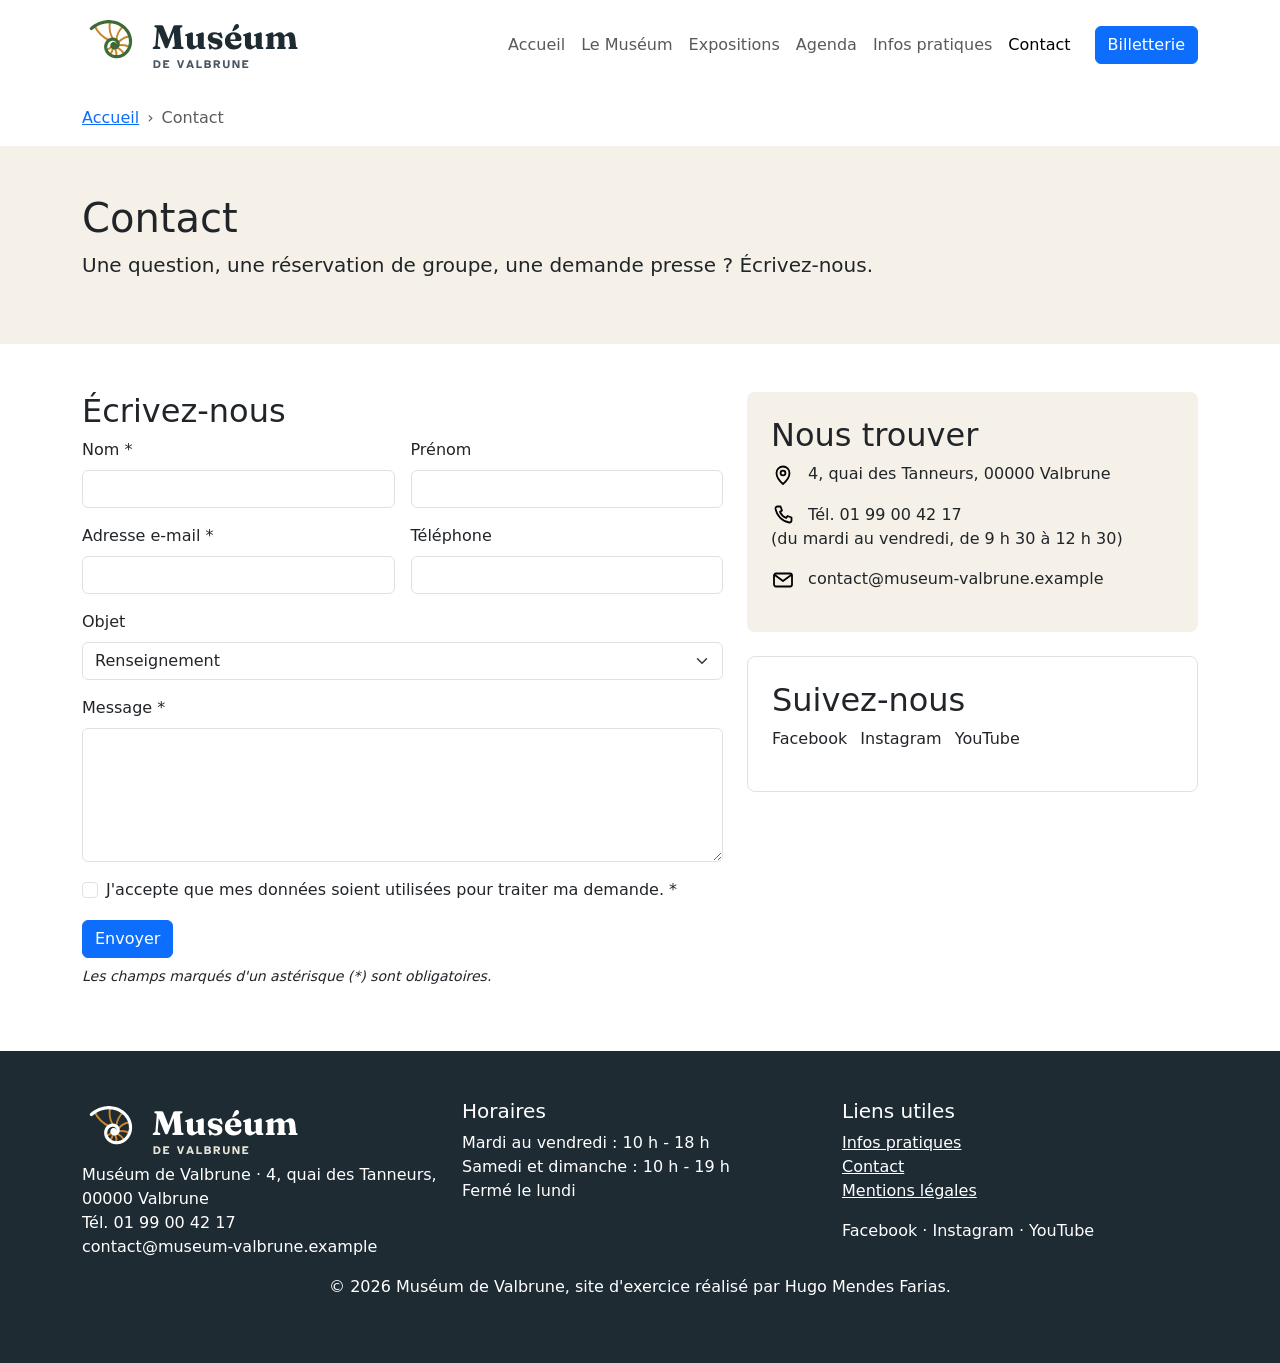
==== contact.html @ ebdbf73d "Termine la page Contact" ====
<!doctype html>
<html lang="fr">

<head>
    <meta charset="utf-8">
    <meta name="viewport" content="width=device-width, initial-scale=1">
    <title>Contact | Muséum de Valbrune</title>
    <meta name="description" content="">
    <link rel="icon" href="assets/img/favicon.svg" type="image/svg+xml">


    <link href="https://cdn.jsdelivr.net/npm/bootstrap@5.3.8/dist/css/bootstrap.min.css" rel="stylesheet"
        integrity="sha384-sRIl4kxILFvY47J16cr9ZwB07vP4J8+LH7qKQnuqkuIAvNWLzeN8tE5YBujZqJLB" crossorigin="anonymous">



    <link rel="stylesheet" href="assets/css/style.css">
</head>

<body>
    <a class="visually-hidden-focusable" href="#contenu">Aller au contenu</a>
    <header class="sticky-top bg-white">
        <nav class="navbar-expand-lg navbar" aria-label="Navigation principale">
            <div class="container">
                <a class="navbar-brand" href="index.html">
                    <img src="assets/img/logo-museum-valbrune.svg" alt="Muséum de Valbrune" width="221" height="64">
                </a>
                <button class="navbar-toggler" type="button" data-bs-toggle="collapse" data-bs-target="#menu-principal"
                    aria-controls="menu-principal" aria-expanded="false" aria-label="Ouvrir le menu">
                    <span class="navbar-toggler-icon"></span>
                </button>
                <div class="collapse navbar-collapse" id="menu-principal">
                    <ul class="navbar-nav ms-auto">
                        <li class="nav-item"><a class="nav-link" href="index.html">Accueil</a></li>
                        <li class="nav-item"><a class="nav-link" href="le-museum.html">Le Muséum</a></li>
                        <li class="nav-item"><a class="nav-link" href="expositions.html">Expositions</a></li>
                        <li class="nav-item"><span class="nav-link">Agenda</span></li>
                        <li class="nav-item"><a class="nav-link" href="infos-pratiques.html">Infos pratiques</a></li>
                        <li class="nav-item"><a class="nav-link active" href="contact.html"
                                aria-current="page">Contact</a></li>
                    </ul>
                    <a class="btn btn-primary ms-lg-3" href="infos-pratiques.html#tarifs">Billetterie</a>
                </div>
            </div>
        </nav>
    </header>

    <main id="contenu">
        <div class="container pt-3">
            <nav aria-label="Fil d'Ariane">
                <ol class="breadcrumb">
                    <li class="breadcrumb-item"><a href="index.html">Accueil</a></li>
                    <li class="breadcrumb-item active" aria-current="page">Contact</li>
                </ol>
            </nav>
        </div>

        <section class="mv-fond-craie py-5">
            <div class="container">
                <h1>Contact</h1>
                <p class="lead">Une question, une réservation de groupe, une demande presse ?
                    Écrivez-nous.</p>
            </div>
        </section>

        <div class="container py-5">
            <div class="row g-4">
                <div class="col-lg-7">
                    <h2>Écrivez-nous</h2>
                    <form>
                        <div class="row g-3">
                            <div class="col-md-6">
                                <label for="nom" class="form-label">Nom *</label>
                                <input type="text" id="nom" class="form-control" required>
                            </div>

                            <div class="col-md-6">
                                <label for="prenom" class="form-label">Prénom</label>
                                <input type="text" id="prenom" class="form-control">
                            </div>

                            <div class="col-md-6">
                                <label for="adresse-email" class="form-label">Adresse e-mail *</label>
                                <input type="email" id="adresse-email" class="form-control" required>
                            </div>

                            <div class="col-md-6">
                                <label for="telephone" class="form-label">Téléphone</label>
                                <input type="tel" id="telephone" class="form-control">
                            </div>

                            <div class="col-12">
                                <label for="objet" class="form-label">Objet</label>
                                <select id="objet" class="form-select">
                                    <option>Renseignement</option>
                                    <option>Réservation de groupe</option>
                                    <option>Presse</option>
                                    <option>Autre</option>
                                </select>
                            </div>

                            <div class="col-12">
                                <label for="message" class="form-label">Message *</label>
                                <textarea id="message" class="form-control" rows="5" required></textarea>
                            </div>

                            <div class="col-12">
                                <div class="form-check">
                                    <input type="checkbox" class="form-check-input" id="consentement" required>
                                    <label class="form-check-label" for="consentement">J'accepte que mes données soient
                                        utilisées pour traiter ma demande. *</label>
                                </div>
                            </div>

                            <div class="col-12">
                                <button type="submit" class="btn btn-primary">Envoyer</button>
                                <p class="small fst-italic mt-2">Les champs marqués d'un astérisque (*) sont
                                    obligatoires.</p>
                            </div>
                        </div>
                    </form>
                </div>

                <div class="col-lg-5">
                    <div class="mv-fond-craie p-4 rounded-3">
                        <h2>Nous trouver</h2>
                        <address>
                            <p>
                                <img src="assets/icones/plan.svg" alt="" width="24" height="24" class="me-2">
                                4, quai des Tanneurs, 00000 Valbrune
                            </p>

                            <p>
                                <img src="assets/icones/telephone.svg" alt="" width="24" height="24" class="me-2">
                                Tél. 01 99 00 42 17
                                <br>
                                (du mardi au vendredi, de 9 h 30 à 12 h 30)
                            </p>

                            <p>
                                <img src="assets/icones/courriel.svg" alt="" width="24" height="24" class="me-2">
                                contact@museum-valbrune.example
                            </p>
                        </address>
                    </div>

                    <div class="border rounded-3 p-4 mt-4">
                        <h2>Suivez-nous</h2>
                        <ul class="list-inline">
                            <li class="list-inline-item">Facebook</li>
                            <li class="list-inline-item">Instagram</li>
                            <li class="list-inline-item">YouTube</li>
                        </ul>
                    </div>
                </div>
            </div>
        </div>
    </main>

    <footer class="mv-fond-encre py-5">
        <div class="container">

            <div class="row">

                <div class="col-md-4">
                    <img src="assets/img/logo-museum-valbrune-blanc.svg" alt="Muséum de Valbrune" width="221"
                        height="64">
                    <address>
                        Muséum de Valbrune · 4, quai des Tanneurs, 00000 Valbrune<br>
                        Tél. 01 99 00 42 17<br>
                        contact@museum-valbrune.example
                    </address>
                </div>

                <div class="col-md-4">
                    <h2 class="h5">Horaires</h2>
                    <p>
                        Mardi au vendredi : 10 h - 18 h<br>
                        Samedi et dimanche : 10 h - 19 h<br>
                        Fermé le lundi
                    </p>
                </div>

                <div class="col-md-4">
                    <h2 class="h5">Liens utiles</h2>
                    <ul class="list-unstyled">
                        <li><a href="infos-pratiques.html">Infos pratiques</a></li>
                        <li><a href="contact.html">Contact</a></li>
                        <li><a href="mentions-legales.html">Mentions légales</a></li>
                    </ul>
                    <p>Facebook · Instagram · YouTube</p>
                </div>
            </div>
            <p class="text-center">© 2026 Muséum de Valbrune, site d'exercice réalisé par Hugo Mendes Farias.</p>
        </div>
    </footer>

    <script src="https://cdn.jsdelivr.net/npm/bootstrap@5.3.8/dist/js/bootstrap.bundle.min.js"
        integrity="sha384-FKyoEForCGlyvwx9Hj09JcYn3nv7wiPVlz7YYwJrWVcXK/BmnVDxM+D2scQbITxI"
        crossorigin="anonymous"></script>
</body>

</html>
---- assets/css/style.css ----
/* ==========================================================================
   Muséum de Valbrune : feuille de style personnalisée
   Chargée APRÈS la feuille de style de Bootstrap (voir dossier technique).
   ========================================================================== */

/* --------------------------------------------------------------------------
   1. Polices auto-hébergées (fichiers dans assets/fonts/, licence SIL OFL 1.1)
   -------------------------------------------------------------------------- */
@font-face {
  font-family: "Fraunces";
  src: url("../fonts/fraunces-latin-600-normal.woff2") format("woff2");
  font-weight: 600;
  font-style: normal;
  font-display: swap;
}

@font-face {
  font-family: "Fraunces";
  src: url("../fonts/fraunces-latin-700-normal.woff2") format("woff2");
  font-weight: 700;
  font-style: normal;
  font-display: swap;
}

@font-face {
  font-family: "Atkinson Hyperlegible";
  src: url("../fonts/atkinson-hyperlegible-latin-400-normal.woff2") format("woff2");
  font-weight: 400;
  font-style: normal;
  font-display: swap;
}

@font-face {
  font-family: "Atkinson Hyperlegible";
  src: url("../fonts/atkinson-hyperlegible-latin-400-italic.woff2") format("woff2");
  font-weight: 400;
  font-style: italic;
  font-display: swap;
}

@font-face {
  font-family: "Atkinson Hyperlegible";
  src: url("../fonts/atkinson-hyperlegible-latin-700-normal.woff2") format("woff2");
  font-weight: 700;
  font-style: normal;
  font-display: swap;
}

/* --------------------------------------------------------------------------
   2. Variables de la charte (à compléter avec les codes de la planche)
   -------------------------------------------------------------------------- */
:root {
  --mv-encre: #1E2B33;
  --mv-ocre: #C9842B;
  --mv-craie: #F5F1E8;

  /* --mv-lichen: ;  */
  /* ...             */
}

/* --------------------------------------------------------------------------
   3. Vos styles
   -------------------------------------------------------------------------- */
.mv-hero {
  min-height: 440px;
}

.mv-fond-encre {
  background-color: var(--mv-encre);
  color: #FFFFFF;
}

.mv-fond-encre a {
  color: #FFFFFF;
}

.mv-badge {
  background-color: var(--mv-ocre);
  color: var(--mv-encre);
}

.mv-chiffre {
  color: var(--mv-ocre);
}

.mv-fond-craie {
  background-color: var(--mv-craie);
}

.breadcrumb {
  --bs-breadcrumb-divider: "›";
}
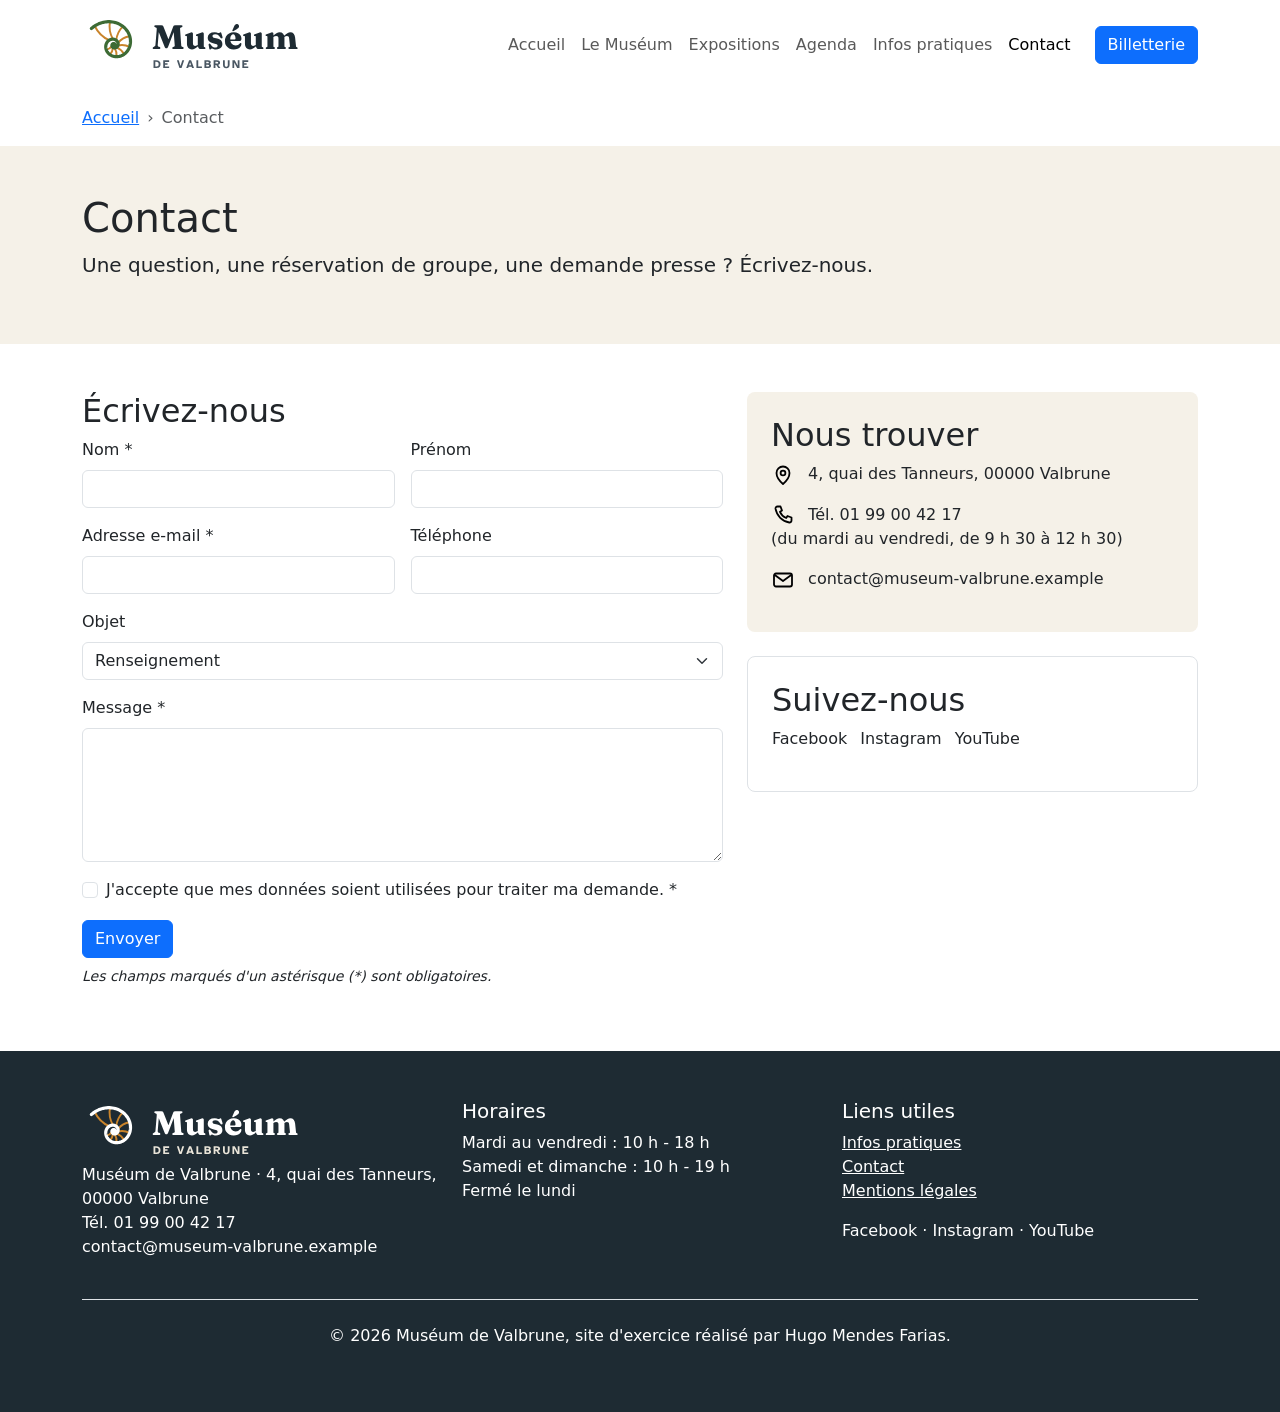
==== commit 47c2df06: "Complete la page d'accueil et le pied de page des 3 pages" ====
--- a/contact.html
+++ b/contact.html
@@ -191,7 +191,7 @@
                     <p>Facebook · Instagram · YouTube</p>
                 </div>
             </div>
-            <p class="text-center">© 2026 Muséum de Valbrune, site d'exercice réalisé par Hugo Mendes Farias.</p>
+            <p class="text-center border-top pt-4 mt-4">© 2026 Muséum de Valbrune, site d'exercice réalisé par Hugo Mendes Farias.</p>
         </div>
     </footer>
 
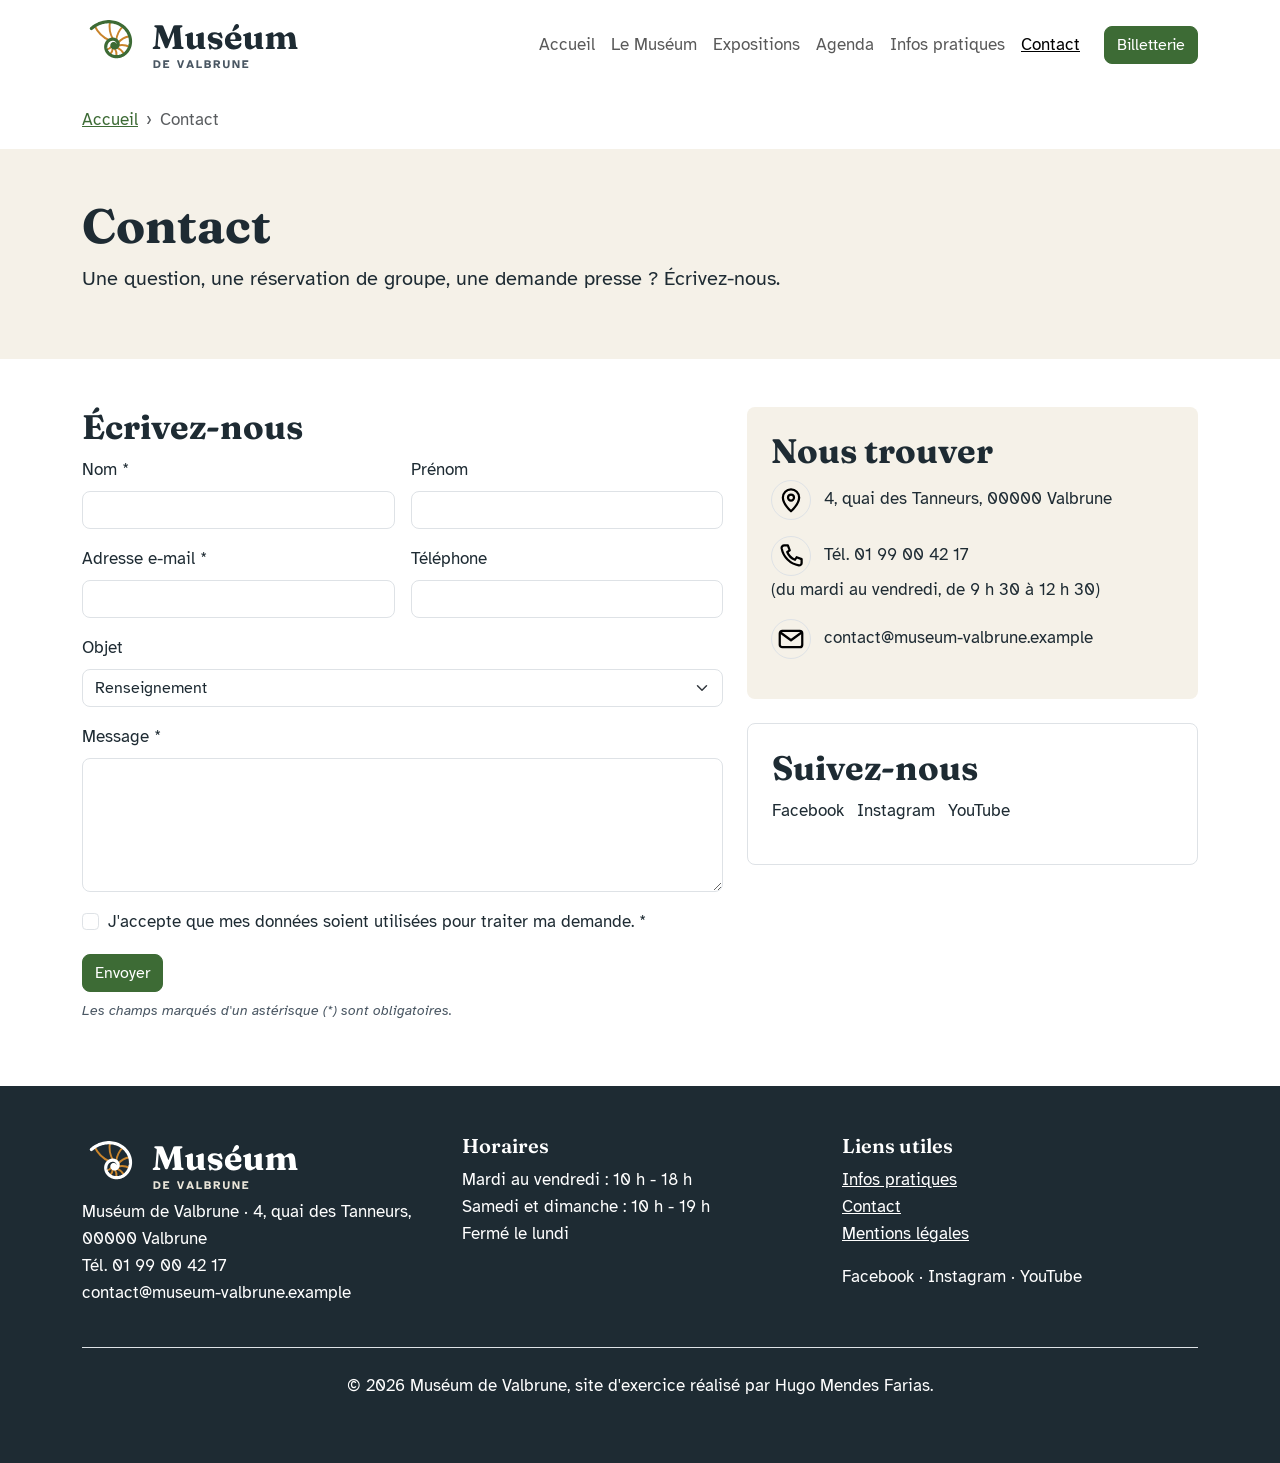
==== commit eeb7d15f: "Applique la charte graphique et complete le README" ====
--- a/contact.html
+++ b/contact.html
@@ -126,19 +126,19 @@
                         <h2>Nous trouver</h2>
                         <address>
                             <p>
-                                <img src="assets/icones/plan.svg" alt="" width="24" height="24" class="me-2">
+                                <img src="assets/icones/plan.svg" alt="" width="40" height="40" class="me-2 border rounded-circle p-1">
                                 4, quai des Tanneurs, 00000 Valbrune
                             </p>
 
                             <p>
-                                <img src="assets/icones/telephone.svg" alt="" width="24" height="24" class="me-2">
+                                <img src="assets/icones/telephone.svg" alt="" width="40" height="40" class="me-2 border rounded-circle p-1">
                                 Tél. 01 99 00 42 17
                                 <br>
                                 (du mardi au vendredi, de 9 h 30 à 12 h 30)
                             </p>
 
                             <p>
-                                <img src="assets/icones/courriel.svg" alt="" width="24" height="24" class="me-2">
+                                <img src="assets/icones/courriel.svg" alt="" width="40" height="40" class="me-2 border rounded-circle p-1">
                                 contact@museum-valbrune.example
                             </p>
                         </address>
--- a/assets/css/style.css
+++ b/assets/css/style.css
@@ -53,9 +53,16 @@
   --mv-encre: #1E2B33;
   --mv-ocre: #C9842B;
   --mv-craie: #F5F1E8;
-
-  /* --mv-lichen: ;  */
-  /* ...             */
+  --mv-lichen: #3D6B35;
+  --mv-lichen-fonce: #30562A;
+  --mv-ardoise: #4A5763;
+  --bs-body-font-family: "Atkinson Hyperlegible", system-ui, sans-serif;
+  --bs-body-font-size: 1.0625rem;
+  --bs-body-line-height: 1.6;
+  --bs-border-radius: 0.5rem;
+  --bs-body-color: var(--mv-encre);
+  --bs-link-color-rgb: 61, 107, 53;
+  --bs-link-hover-color-rgb: 48, 86, 42;
 }
 
 /* --------------------------------------------------------------------------
@@ -89,4 +96,63 @@
 
 .breadcrumb {
   --bs-breadcrumb-divider: "›";
+}
+
+h1,
+h2,
+h3,
+.h1,
+.h2,
+.h3 {
+  font-family: "Fraunces", Georgia, serif;
+}
+
+.btn-primary {
+  --bs-btn-bg: var(--mv-lichen);
+  --bs-btn-border-color: var(--mv-lichen);
+  --bs-btn-hover-bg: var(--mv-lichen-fonce);
+  --bs-btn-hover-border-color: var(--mv-lichen-fonce);
+  --bs-btn-active-bg: var(--mv-lichen-fonce);
+  --bs-btn-active-border-color: var(--mv-lichen-fonce);
+  --bs-btn-focus-shadow-rgb: 61, 107, 53;
+}
+
+h1,
+.h1 {
+  font-size: 2.25rem;
+  font-weight: 700;
+}
+
+h2,
+.h2 {
+  font-size: 2.125rem;
+  font-weight: 700;
+}
+
+h3,
+.h3 {
+  font-size: 1.5rem;
+  font-weight: 600;
+}
+
+@media (min-width: 768px) {
+
+  h1,
+  .h1 {
+    font-size: 3rem;
+  }
+}
+
+.small {
+  font-size: 0.875rem;
+  color: var(--mv-ardoise);
+}
+
+.navbar-nav .nav-link.active {
+  text-decoration: underline;
+}
+
+.mv-sommaire .nav-link {
+  text-decoration: underline;
+  padding-left: 0;
 }
